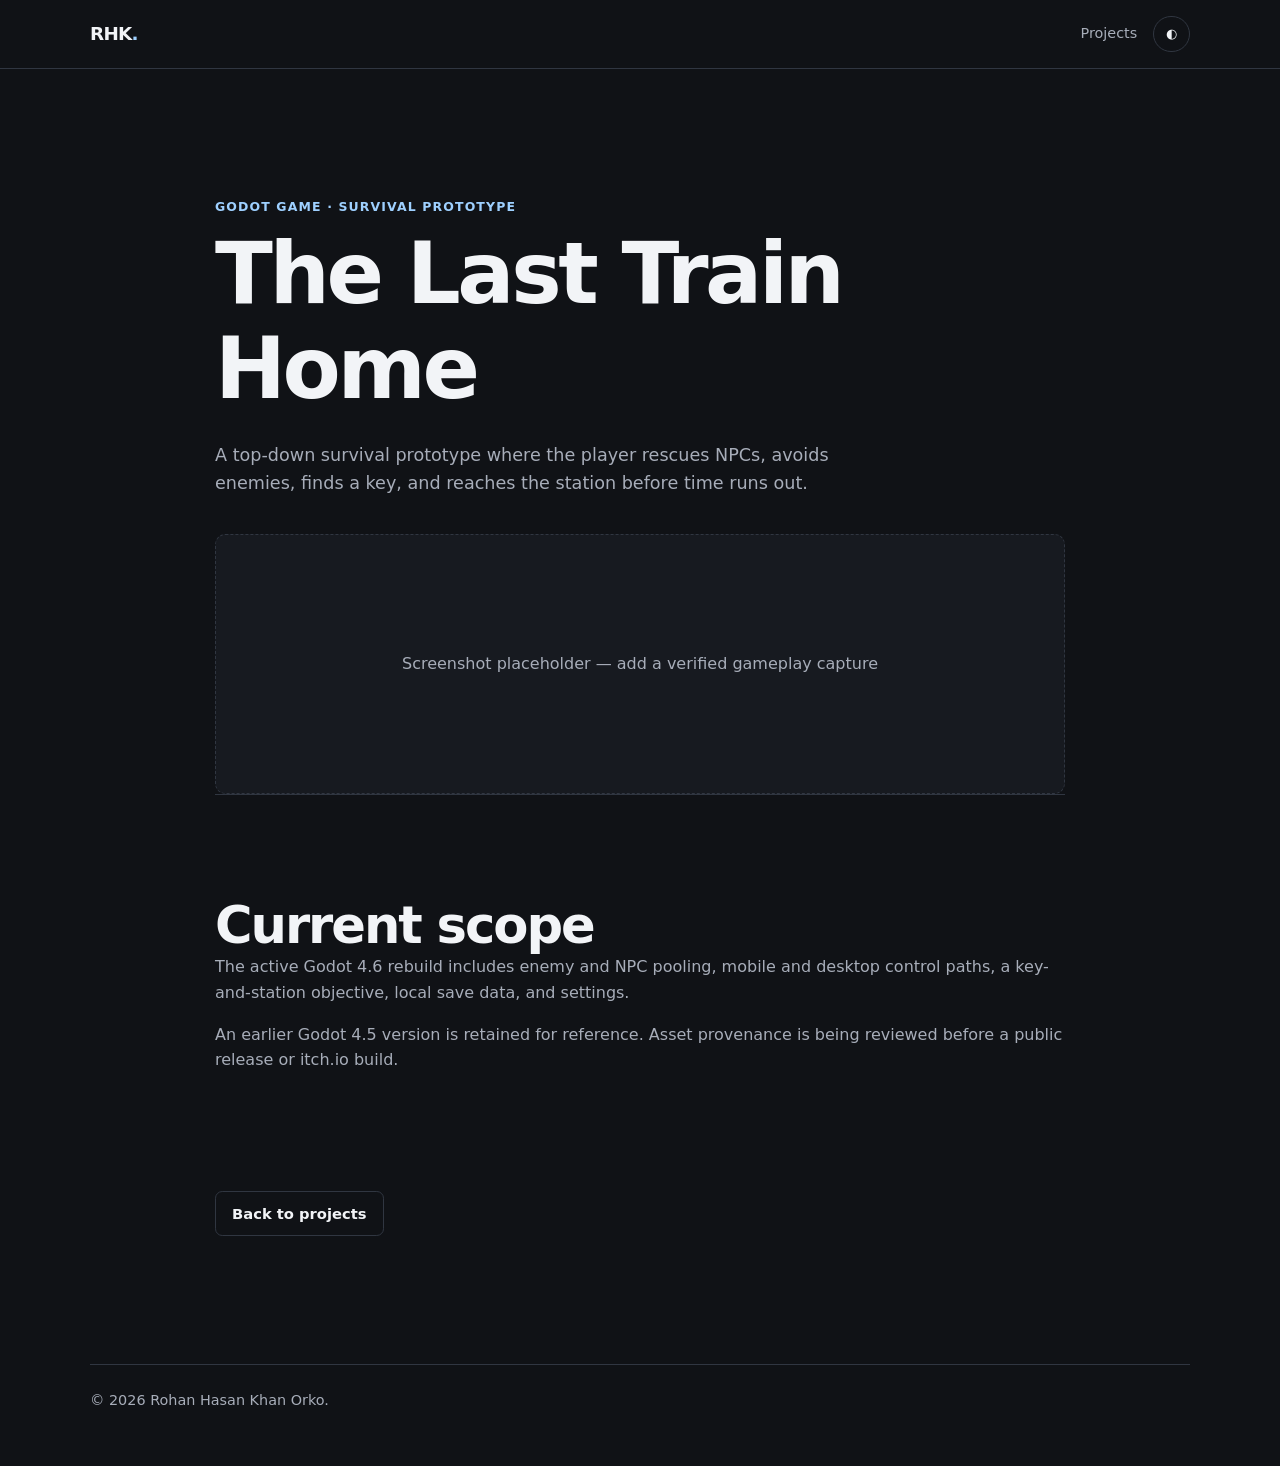
==== projects/the-last-train-home.html @ 024b0beb "feat: build minimalist portfolio site" ====
<!doctype html>
<html lang="en"><head><meta charset="UTF-8" /><meta name="viewport" content="width=device-width, initial-scale=1.0" /><meta name="description" content="The Last Train Home project overview." /><title>The Last Train Home — Rohan Hasan Khan Orko</title><link rel="stylesheet" href="../style.css" /><script src="../script.js" defer></script></head>
<body><header class="site-header"><nav class="navigation container" aria-label="Primary navigation"><a class="wordmark" href="../index.html">RHK<span>.</span></a><div class="nav-links"><a href="../index.html#projects">Projects</a><button class="theme-toggle" type="button" aria-label="Switch colour theme" data-theme-toggle><span aria-hidden="true">◐</span></button></div></nav></header>
<main class="container project-page"><p class="eyebrow">Godot game · Survival prototype</p><h1>The Last Train Home</h1><p class="hero-copy">A top-down survival prototype where the player rescues NPCs, avoids enemies, finds a key, and reaches the station before time runs out.</p><div class="screenshot-placeholder" role="img" aria-label="Screenshot placeholder for The Last Train Home">Screenshot placeholder — add a verified gameplay capture</div><section class="section"><h2>Current scope</h2><div class="prose"><p>The active Godot 4.6 rebuild includes enemy and NPC pooling, mobile and desktop control paths, a key-and-station objective, local save data, and settings.</p><p>An earlier Godot 4.5 version is retained for reference. Asset provenance is being reviewed before a public release or itch.io build.</p></div></section><a class="button secondary" href="../index.html#projects">Back to projects</a></main><footer class="site-footer container"><p>© <span data-current-year>2026</span> Rohan Hasan Khan Orko.</p></footer></body></html>
---- style.css ----
:root {
  color-scheme: dark;
  --background: #101216;
  --surface: #171a20;
  --surface-soft: #1d2129;
  --text: #f2f4f7;
  --muted: #a7adb9;
  --line: #303641;
  --accent: #9ed0ff;
  --max-width: 1100px;
}

:root[data-theme="light"] {
  color-scheme: light;
  --background: #f7f8fa;
  --surface: #ffffff;
  --surface-soft: #eff2f5;
  --text: #1c2027;
  --muted: #5e6775;
  --line: #d8dde5;
  --accent: #075d9c;
}

* { box-sizing: border-box; }
html { scroll-behavior: smooth; }
body { margin: 0; background: var(--background); color: var(--text); font: 16px/1.6 Inter, ui-sans-serif, system-ui, -apple-system, BlinkMacSystemFont, "Segoe UI", sans-serif; }
a { color: inherit; }
.container { width: min(calc(100% - 2rem), var(--max-width)); margin-inline: auto; }
.skip-link { position: absolute; left: -999px; top: 0; padding: .6rem 1rem; background: var(--text); color: var(--background); z-index: 10; }
.skip-link:focus { left: 1rem; top: 1rem; }
.site-header { border-bottom: 1px solid var(--line); }
.navigation { min-height: 4.25rem; display: flex; align-items: center; justify-content: space-between; gap: 1rem; }
.wordmark { font-size: 1.15rem; font-weight: 800; letter-spacing: -.04em; text-decoration: none; }
.wordmark span, .eyebrow, .project-type, .timeline span, .skills-list dt { color: var(--accent); }
.nav-links { display: flex; align-items: center; gap: 1rem; font-size: .9rem; }
.nav-links a { color: var(--muted); text-decoration: none; }
.nav-links a:hover, .nav-links a:focus-visible, .project-card a:hover { color: var(--accent); }
.theme-toggle { width: 2.3rem; height: 2.3rem; border: 1px solid var(--line); border-radius: 50%; background: transparent; color: var(--text); cursor: pointer; }
.hero { max-width: 900px; margin-left: max(1rem, calc((100vw - var(--max-width)) / 2)); padding: clamp(5rem, 12vw, 9.5rem) 0 clamp(4rem, 9vw, 7rem); }
.eyebrow { margin: 0 0 .65rem; font-size: .78rem; font-weight: 700; letter-spacing: .09em; text-transform: uppercase; }
h1, h2, h3, p { margin-top: 0; }
h1, h2, h3 { letter-spacing: -.04em; line-height: 1.12; }
h1 { max-width: 850px; margin-bottom: 1.5rem; font-size: clamp(2.75rem, 7vw, 5.8rem); }
h2 { margin-bottom: 0; font-size: clamp(2rem, 4vw, 3.2rem); }
h3 { margin-bottom: .8rem; font-size: 1.35rem; }
.hero-copy { max-width: 650px; color: var(--muted); font-size: 1.1rem; }
.actions { display: flex; flex-wrap: wrap; gap: .7rem; margin-top: 1.6rem; }
.button { display: inline-flex; align-items: center; justify-content: center; min-height: 2.8rem; padding: .55rem 1rem; border: 1px solid var(--line); border-radius: .45rem; text-decoration: none; font-size: .92rem; font-weight: 700; }
.button.primary { border-color: var(--accent); background: var(--accent); color: #08131e; }
.button.disabled { color: var(--muted); cursor: not-allowed; }
.section { padding: clamp(4rem, 8vw, 6.5rem) 0; border-top: 1px solid var(--line); }
.section-heading { max-width: 680px; margin-bottom: 2.5rem; }
.section-heading > p:last-child, .prose, .project-card p:not(.project-type), .timeline p, .contact > p:not(.eyebrow) { color: var(--muted); }
.project-grid { display: grid; grid-template-columns: repeat(3, 1fr); gap: 1rem; }
.project-card { display: flex; flex-direction: column; min-height: 260px; padding: 1.5rem; border: 1px solid var(--line); border-radius: .65rem; background: var(--surface); }
.project-card a { margin-top: auto; color: var(--accent); font-weight: 700; text-decoration: none; }
.project-type { font-size: .75rem; font-weight: 700; letter-spacing: .07em; text-transform: uppercase; }
.split-section { display: grid; grid-template-columns: minmax(200px, .8fr) minmax(0, 1.2fr); gap: 3rem; }
.skills-list { display: grid; grid-template-columns: repeat(2, 1fr); gap: 1px; margin: 0; border: 1px solid var(--line); background: var(--line); }
.skills-list div { padding: 1.25rem; background: var(--surface); }
.skills-list dt { margin-bottom: .25rem; font-weight: 700; }
.skills-list dd { margin: 0; color: var(--muted); }
.timeline { display: grid; gap: 1.1rem; margin: 0; padding: 0; list-style: none; }
.timeline li { display: grid; grid-template-columns: 6rem 1fr; gap: 1rem; padding-bottom: 1.1rem; border-bottom: 1px solid var(--line); }
.timeline span { font-size: .85rem; font-weight: 700; }
.timeline p { margin: 0; }
.contact { margin: clamp(3.5rem, 8vw, 7rem) auto; padding: clamp(2rem, 6vw, 4rem); border: 1px solid var(--line); border-radius: .75rem; background: var(--surface-soft); }
.contact h2, .contact > p:not(.eyebrow) { max-width: 670px; }
.site-footer { display: flex; justify-content: space-between; gap: 1rem; padding: 1.5rem 0 2.5rem; border-top: 1px solid var(--line); color: var(--muted); font-size: .9rem; }
.site-footer a { color: var(--text); }
.project-page { max-width: 850px; padding: clamp(4rem, 10vw, 8rem) 0; }
.project-page > h1 { font-size: clamp(2.7rem, 7vw, 5.3rem); }
.screenshot-placeholder { display: grid; min-height: 260px; place-items: center; margin: 2.25rem 0 0; padding: 2rem; border: 1px dashed var(--line); border-radius: .65rem; background: var(--surface); color: var(--muted); text-align: center; }

@media (max-width: 720px) {
  .nav-links { gap: .7rem; font-size: .8rem; }
  .nav-links a:nth-of-type(2), .nav-links a:nth-of-type(3) { display: none; }
  .hero { margin-left: auto; }
  .project-grid, .split-section, .skills-list { grid-template-columns: 1fr; }
  .timeline li { grid-template-columns: 1fr; gap: .25rem; }
  .site-footer { flex-direction: column; }
}

@media (prefers-reduced-motion: reduce) { html { scroll-behavior: auto; } }
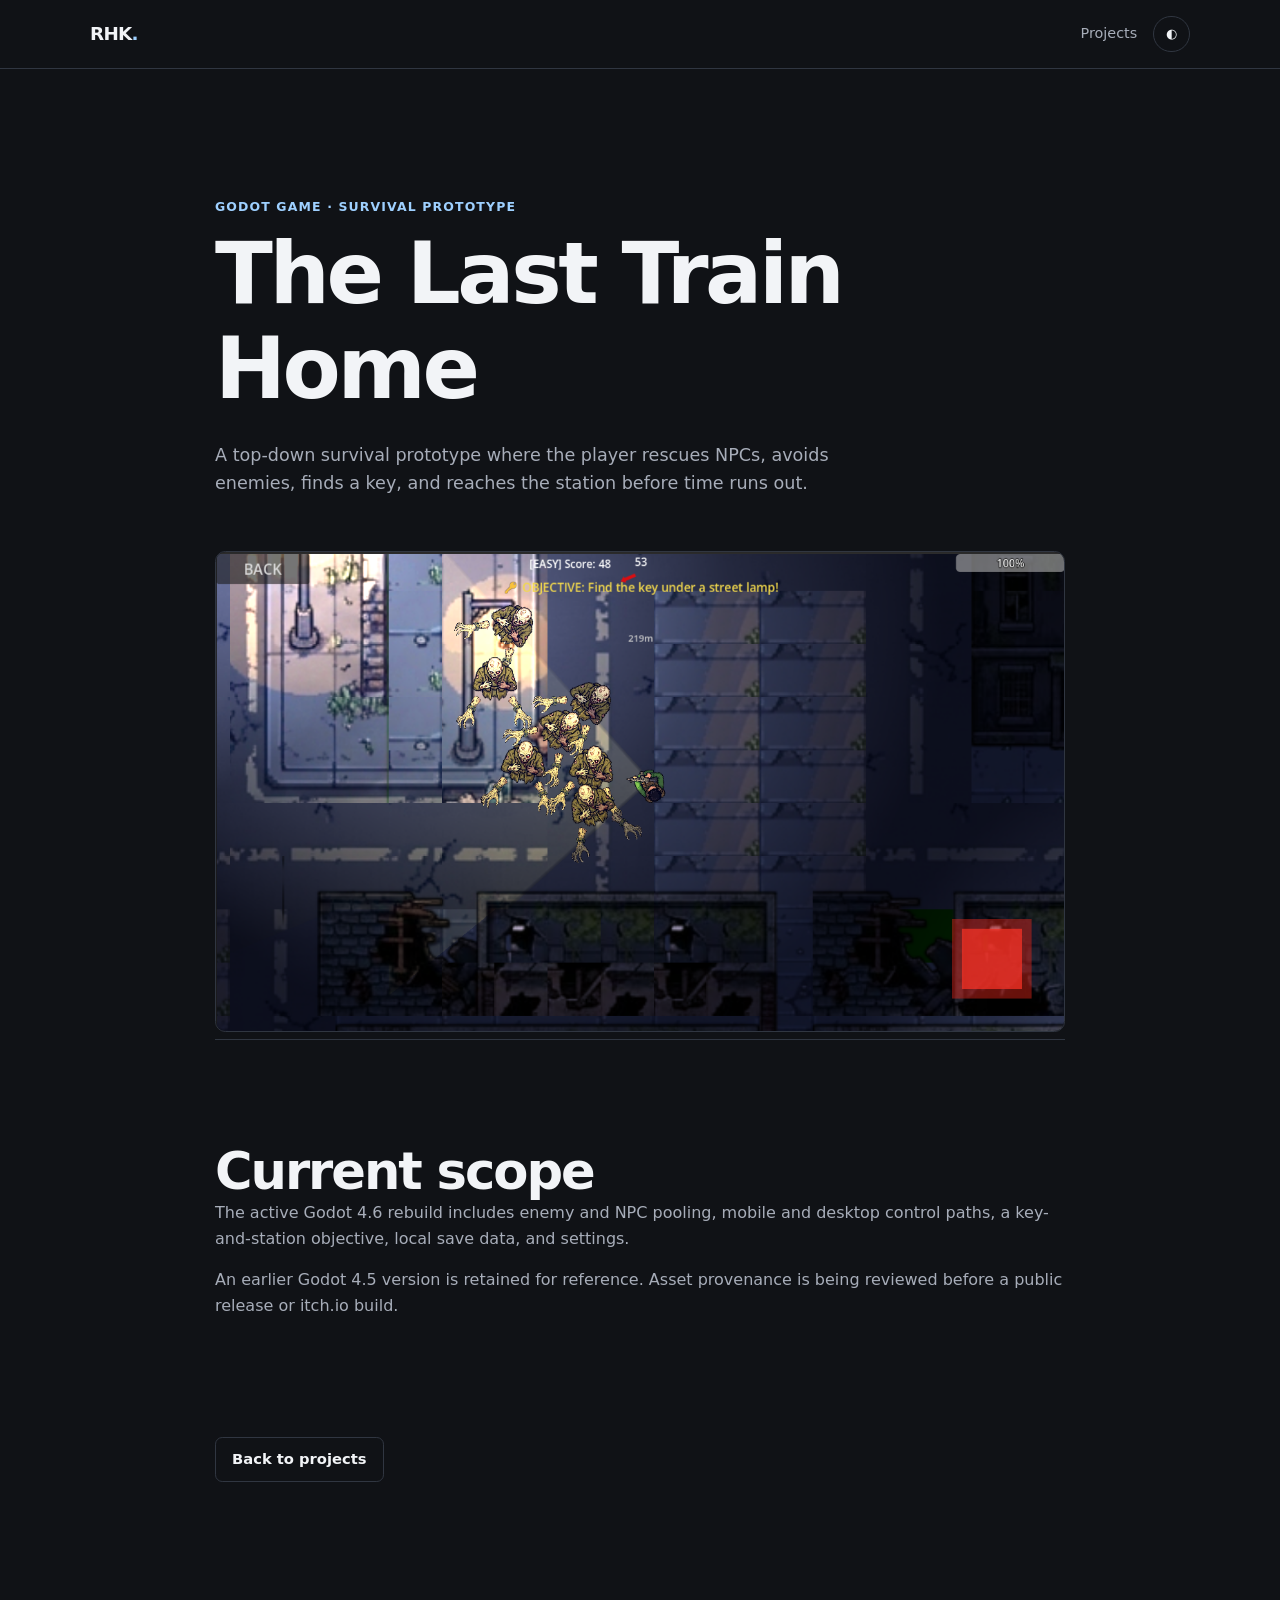
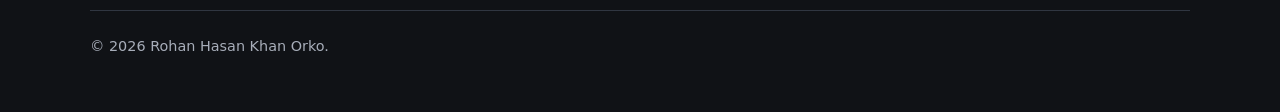
==== commit a2a5a44a: "Add project screenshots and improve project pages" ====
--- a/projects/the-last-train-home.html
+++ b/projects/the-last-train-home.html
@@ -1,4 +1,63 @@
 <!doctype html>
-<html lang="en"><head><meta charset="UTF-8" /><meta name="viewport" content="width=device-width, initial-scale=1.0" /><meta name="description" content="The Last Train Home project overview." /><title>The Last Train Home — Rohan Hasan Khan Orko</title><link rel="stylesheet" href="../style.css" /><script src="../script.js" defer></script></head>
-<body><header class="site-header"><nav class="navigation container" aria-label="Primary navigation"><a class="wordmark" href="../index.html">RHK<span>.</span></a><div class="nav-links"><a href="../index.html#projects">Projects</a><button class="theme-toggle" type="button" aria-label="Switch colour theme" data-theme-toggle><span aria-hidden="true">◐</span></button></div></nav></header>
-<main class="container project-page"><p class="eyebrow">Godot game · Survival prototype</p><h1>The Last Train Home</h1><p class="hero-copy">A top-down survival prototype where the player rescues NPCs, avoids enemies, finds a key, and reaches the station before time runs out.</p><div class="screenshot-placeholder" role="img" aria-label="Screenshot placeholder for The Last Train Home">Screenshot placeholder — add a verified gameplay capture</div><section class="section"><h2>Current scope</h2><div class="prose"><p>The active Godot 4.6 rebuild includes enemy and NPC pooling, mobile and desktop control paths, a key-and-station objective, local save data, and settings.</p><p>An earlier Godot 4.5 version is retained for reference. Asset provenance is being reviewed before a public release or itch.io build.</p></div></section><a class="button secondary" href="../index.html#projects">Back to projects</a></main><footer class="site-footer container"><p>© <span data-current-year>2026</span> Rohan Hasan Khan Orko.</p></footer></body></html>
+<html lang="en">
+  <head>
+    <meta charset="UTF-8" />
+    <meta name="viewport" content="width=device-width, initial-scale=1.0" />
+    <meta name="description" content="The Last Train Home project overview." />
+    <title>The Last Train Home — Rohan Hasan Khan Orko</title>
+    <link rel="stylesheet" href="../style.css" />
+    <script src="../script.js" defer></script>
+  </head>
+  <body>
+    <header class="site-header">
+      <nav class="navigation container" aria-label="Primary navigation">
+        <a class="wordmark" href="../index.html">RHK<span>.</span></a>
+        <div class="nav-links">
+          <a href="../index.html#projects">Projects</a
+          ><button
+            class="theme-toggle"
+            type="button"
+            aria-label="Switch colour theme"
+            data-theme-toggle
+          >
+            <span aria-hidden="true">◐</span>
+          </button>
+        </div>
+      </nav>
+    </header>
+    <main class="container project-page">
+      <p class="eyebrow">Godot game · Survival prototype</p>
+      <h1>The Last Train Home</h1>
+      <p class="hero-copy">
+        A top-down survival prototype where the player rescues NPCs, avoids
+        enemies, finds a key, and reaches the station before time runs out.
+      </p>
+      <img
+        src="../assets/last-train-home.png"
+        alt="Chronosync productivity tracker interface"
+        class="project-image"
+      />
+      <section class="section">
+        <h2>Current scope</h2>
+        <div class="prose">
+          <p>
+            The active Godot 4.6 rebuild includes enemy and NPC pooling, mobile
+            and desktop control paths, a key-and-station objective, local save
+            data, and settings.
+          </p>
+          <p>
+            An earlier Godot 4.5 version is retained for reference. Asset
+            provenance is being reviewed before a public release or itch.io
+            build.
+          </p>
+        </div>
+      </section>
+      <a class="button secondary" href="../index.html#projects"
+        >Back to projects</a
+      >
+    </main>
+    <footer class="site-footer container">
+      <p>© <span data-current-year>2026</span> Rohan Hasan Khan Orko.</p>
+    </footer>
+  </body>
+</html>
--- a/style.css
+++ b/style.css
@@ -19,6 +19,13 @@
   --muted: #5e6775;
   --line: #d8dde5;
   --accent: #075d9c;
+}
+.project-image {
+  width: 100%;
+  margin-top: 2.25rem;
+  border-radius: .65rem;
+  border: 1px solid var(--line);
+  background: var(--surface);
 }
 
 * { box-sizing: border-box; }
